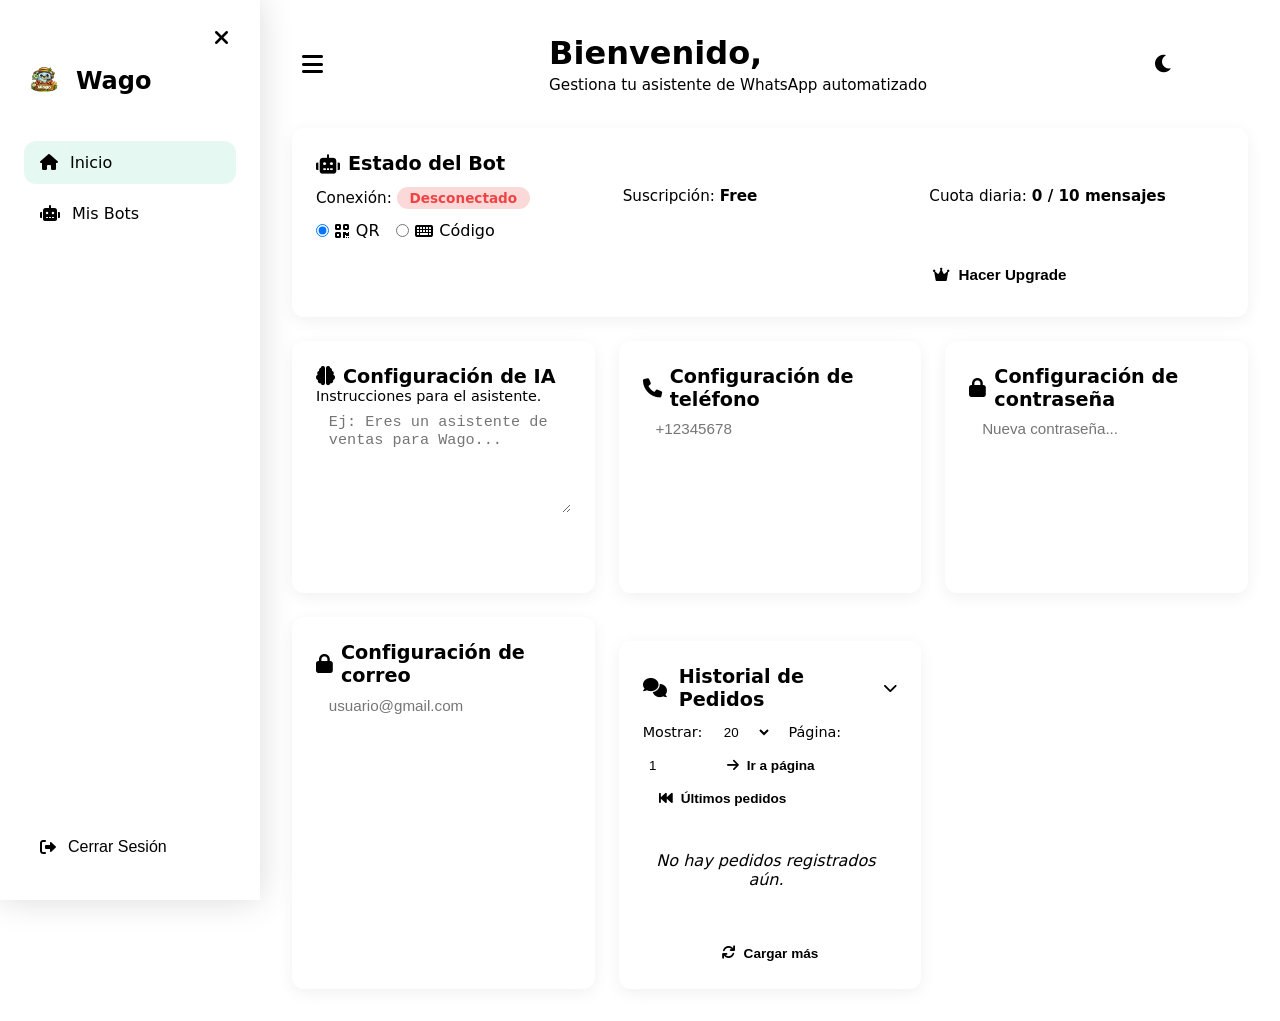
==== src/static/dashboard.html @ 397f7a77 "payment-update2.1-modal_pago2" ====
<!DOCTYPE html>
<html lang="es">

<head>
    <meta charset="UTF-8">
    <meta name="viewport" content="width=device-width, initial-scale=1.0">
    <title>Dashboard · Wago</title>
    <link rel="stylesheet" href="https://cdnjs.cloudflare.com/ajax/libs/font-awesome/6.0.0-beta3/css/all.min.css" />
    <link rel="stylesheet" href="/assets/css/styles.css?v=3" />
    <style>
        /* ===== BASE (todo el CSS existente se mantiene) ===== */
        *,
        *::before,
        *::after {
            box-sizing: border-box;
            margin: 0;
            padding: 0;
        }

        :root {
            --sidebar-width: 260px;
            --sidebar-collapsed: 0px;
            --header-height: 4rem;
            --radius-md: 0.75rem;
            --transition-speed: 0.3s;
        }

        body {
            background: radial-gradient(circle at top left, rgba(16, 185, 129, 0.05) 0%, var(--color-bg-base) 60%);
            min-height: 100vh;
            font-family: system-ui, -apple-system, 'Segoe UI', Roboto, sans-serif;
            display: flex;
            flex-direction: column;
        }

        .dashboard-container {
            display: flex;
            min-height: 100vh;
            position: relative;
        }

        .sidebar {
            position: fixed;
            top: 0;
            left: 0;
            bottom: 0;
            width: var(--sidebar-width);
            background: var(--color-bg-card);
            border-right: 1px solid var(--color-border);
            padding: 1.5rem;
            display: flex;
            flex-direction: column;
            z-index: 1000;
            transform: translateX(0);
            transition: transform var(--transition-speed) ease, box-shadow var(--transition-speed) ease;
            overflow-y: auto;
            box-shadow: 0 0 2rem rgba(0, 0, 0, 0.15);
        }

        .sidebar.collapsed {
            transform: translateX(calc(-1 * var(--sidebar-width) - 0.5rem));
            box-shadow: none;
        }

        .sidebar-brand {
            display: flex;
            align-items: center;
            gap: 0.75rem;
            margin-bottom: 2.5rem;
            flex-shrink: 0;
        }

        .sidebar-brand img {
            height: 2.5rem;
            width: 2.5rem;
            border-radius: 50%;
            object-fit: cover;
        }

        .sidebar-brand span {
            font-size: 1.5rem;
            font-weight: 700;
            color: var(--color-text-main);
        }

        .nav-item {
            display: flex;
            align-items: center;
            gap: 0.75rem;
            padding: 0.75rem 1rem;
            color: var(--color-text-muted);
            text-decoration: none;
            border-radius: var(--radius-md);
            margin-bottom: 0.5rem;
            transition: all 0.2s ease;
            background: transparent;
            border: none;
            width: 100%;
            text-align: left;
            cursor: pointer;
            font-size: 1rem;
        }

        .nav-item:hover,
        .nav-item.active {
            background: rgba(16, 185, 129, 0.1);
            color: var(--color-primary);
        }

        .sidebar-spacer {
            flex: 1;
        }

        .sidebar-overlay {
            position: fixed;
            inset: 0;
            z-index: 999;
            background: rgba(0, 0, 0, 0.4);
            opacity: 0;
            visibility: hidden;
            transition: opacity var(--transition-speed) ease, visibility var(--transition-speed) ease;
            pointer-events: none;
        }

        .sidebar-overlay.active {
            opacity: 1;
            visibility: visible;
            pointer-events: all;
        }

        .main-content {
            flex: 1;
            padding: 1.5rem 2rem;
            overflow-y: auto;
            min-width: 0;
            margin-left: var(--sidebar-width);
            transition: margin-left var(--transition-speed) ease;
            width: 100%;
        }

        .main-content.expanded {
            margin-left: 0;
        }

        .header {
            display: flex;
            justify-content: space-between;
            align-items: center;
            margin-bottom: 2rem;
            flex-wrap: wrap;
            gap: 1rem;
            min-height: var(--header-height);
            position: relative;
        }

        .header-left {
            display: flex;
            align-items: center;
            gap: 1rem;
        }

        .header-logo-small {
            display: none;
            align-items: center;
            gap: 0.5rem;
        }

        .header-logo-small img {
            height: 2.2rem;
            width: 2.2rem;
            border-radius: 50%;
            object-fit: cover;
        }

        .header-logo-small span {
            font-size: 1.25rem;
            font-weight: 700;
            color: var(--color-text-main);
        }

        .hamburger-btn {
            background: transparent;
            border: none;
            color: var(--color-text-main);
            font-size: 1.5rem;
            cursor: pointer;
            padding: 0.25rem 0.5rem;
            border-radius: var(--radius-md);
            transition: background 0.2s;
            display: flex;
            align-items: center;
            justify-content: center;
            width: 2.5rem;
            height: 2.5rem;
        }

        .hamburger-btn:hover {
            background: rgba(16, 185, 129, 0.1);
        }

        .header-title h1 {
            font-size: 2rem;
            margin: 0 0 0.25rem;
        }

        .header-title p {
            color: var(--color-text-muted);
            margin: 0;
            font-size: 0.95rem;
        }

        .user-profile {
            display: flex;
            align-items: center;
            gap: 0.75rem;
            flex-wrap: wrap;
        }

        .user-avatar {
            width: 2.5rem;
            height: 2.5rem;
            border-radius: 50%;
            background: var(--color-primary);
            color: #fff;
            display: flex;
            align-items: center;
            justify-content: center;
            font-weight: 700;
            font-size: 1.1rem;
            flex-shrink: 0;
        }

        .theme-toggle {
            background: transparent;
            border: none;
            color: var(--color-text-muted);
            font-size: 1.25rem;
            cursor: pointer;
            padding: 0.25rem 0.5rem;
            border-radius: var(--radius-md);
            transition: background 0.2s;
            display: flex;
            align-items: center;
            justify-content: center;
            width: 2.5rem;
            height: 2.5rem;
        }

        .theme-toggle:hover {
            background: rgba(16, 185, 129, 0.1);
        }

        .grid {
            display: grid;
            grid-template-columns: repeat(auto-fit, minmax(280px, 1fr));
            gap: 1.5rem;
            margin-top: 0.5rem;
        }

        .grid .status-card {
            grid-column: 1 / -1;
        }

        .glass-card {
            background: var(--color-bg-card);
            border-radius: var(--radius-md);
            padding: 1.5rem;
            border: 1px solid var(--color-border);
            box-shadow: 0 0.25rem 1rem rgba(0, 0, 0, 0.06);
            transition: box-shadow 0.2s;
        }

        .glass-card:hover {
            box-shadow: 0 0.5rem 1.5rem rgba(0, 0, 0, 0.08);
        }

        .glass-card h3 {
            margin-top: 0;
            font-size: 1.2rem;
            display: flex;
            align-items: center;
            gap: 0.5rem;
        }

        .glass-card .form-group {
            margin-bottom: 1rem;
        }

        .glass-card .form-control {
            width: 100%;
            padding: 0.6rem 0.8rem;
            border-radius: var(--radius-md);
            border: 1px solid var(--color-border);
            background: var(--color-bg-input);
            color: var(--color-text-main);
            font-size: 0.95rem;
            transition: border-color 0.2s;
            box-sizing: border-box;
        }

        .glass-card .form-control:focus {
            outline: none;
            border-color: var(--color-primary);
            box-shadow: 0 0 0 3px rgba(16, 185, 129, 0.15);
        }

        .glass-card .btn {
            width: 100%;
            padding: 0.6rem 1rem;
            border-radius: var(--radius-md);
            border: none;
            font-weight: 600;
            font-size: 0.95rem;
            cursor: pointer;
            transition: all 0.2s;
            display: inline-flex;
            align-items: center;
            justify-content: center;
            gap: 0.5rem;
        }

        .btn-primary {
            background: var(--color-primary);
            color: #fff;
        }

        .btn-primary:hover {
            filter: brightness(1.1);
            transform: translateY(-1px);
        }

        .btn-primary:active {
            transform: translateY(0);
        }

        .btn-secondary {
            background: transparent;
            border: 2px solid var(--color-primary);
            color: var(--color-primary);
        }

        .btn-secondary:hover {
            background: rgba(16, 185, 129, 0.08);
        }

        .btn:disabled {
            opacity: 0.6;
            cursor: not-allowed;
            transform: none !important;
        }

        .status-badge {
            display: inline-block;
            padding: 0.2rem 0.8rem;
            border-radius: 20px;
            font-size: 0.85rem;
            font-weight: 600;
        }

        .status-badge.active {
            background: rgba(16, 185, 129, 0.2);
            color: var(--color-primary);
        }

        .status-badge.inactive {
            background: rgba(239, 68, 68, 0.2);
            color: #ef4444;
        }

        .status-badge.pending {
            background: rgba(234, 179, 8, 0.2);
            color: #eab308;
        }

        .status-info {
            display: flex;
            flex-wrap: wrap;
            justify-content: space-between;
            gap: 0.75rem;
            margin: 0.75rem 0;
        }

        .status-info-item {
            flex: 1 1 120px;
            font-size: 0.95rem;
        }

        .bot-actions {
            display: flex;
            flex-wrap: wrap;
            gap: 0.75rem;
            margin-top: 1rem;
        }

        .bot-actions .btn {
            flex: 1 1 160px;
            min-width: 120px;
        }

        .qr-container {
            text-align: center;
            padding: 1.25rem;
            background: #fff;
            border-radius: var(--radius-md);
            display: none;
            margin-top: 1rem;
            border: 1px solid var(--color-border);
        }

        .qr-container img {
            max-width: 100%;
            max-height: 240px;
            border-radius: 8px;
            cursor: pointer;
            transition: transform 0.2s;
        }

        .qr-container img:hover {
            transform: scale(1.02);
        }

        .qr-link {
            display: block;
            margin-top: 0.75rem;
            font-size: 0.85rem;
            color: var(--color-primary);
            word-break: break-all;
            text-decoration: underline;
            cursor: pointer;
            padding: 0.4rem 0.8rem;
            border-radius: var(--radius-md);
            background: rgba(16, 185, 129, 0.06);
            transition: background 0.2s;
            border: 1px dashed var(--color-border);
        }

        .qr-link:hover {
            background: rgba(16, 185, 129, 0.12);
        }

        .qr-link i {
            margin-right: 0.4rem;
        }

        #loader {
            display: none;
            text-align: center;
            padding: 1.25rem;
            color: var(--color-text-muted);
        }

        #loader i {
            font-size: 2rem;
        }

        .toast-container {
            position: fixed;
            bottom: 1.5rem;
            right: 1.5rem;
            z-index: 9999;
            display: flex;
            flex-direction: column;
            gap: 0.5rem;
            max-width: 90vw;
            width: 360px;
        }

        .toast {
            padding: 0.75rem 1.25rem;
            border-radius: var(--radius-md);
            background: var(--color-bg-card);
            border-left: 4px solid var(--color-primary);
            box-shadow: 0 0.5rem 1.5rem rgba(0, 0, 0, 0.15);
            font-size: 0.9rem;
            animation: slideUp 0.3s ease;
            color: var(--color-text-main);
            display: flex;
            align-items: center;
            gap: 0.75rem;
            border: 1px solid var(--color-border);
        }

        .toast.success {
            border-left-color: var(--color-primary);
        }

        .toast.error {
            border-left-color: #ef4444;
        }

        .toast.warning {
            border-left-color: #eab308;
        }

        .toast.info {
            border-left-color: #3b82f6;
        }

        @keyframes slideUp {
            from {
                opacity: 0;
                transform: translateY(20px);
            }

            to {
                opacity: 1;
                transform: translateY(0);
            }
        }

        .sidebar::-webkit-scrollbar {
            width: 4px;
        }

        .sidebar::-webkit-scrollbar-track {
            background: transparent;
        }

        .sidebar::-webkit-scrollbar-thumb {
            background: var(--color-border);
            border-radius: 4px;
        }

        .sidebar.collapsed~.main-content .header-logo-small {
            display: flex;
        }

        .main-content {
            padding: clamp(0.75rem, 3vw, 2rem);
        }

        .header-title h1 {
            font-size: clamp(1.25rem, 4vw, 2rem);
        }

        .grid {
            gap: clamp(0.75rem, 2vw, 1.5rem);
        }

        .glass-card {
            padding: clamp(1rem, 2vw, 1.5rem);
        }

        .status-info-item {
            flex: 1 1 clamp(80px, 15vw, 140px);
        }

        .bot-actions .btn {
            flex: 1 1 clamp(100px, 20vw, 180px);
            min-width: clamp(80px, 15vw, 120px);
        }

        .btn .spinner {
            display: none;
            width: 1rem;
            height: 1rem;
            border: 2px solid rgba(255, 255, 255, 0.3);
            border-top-color: #fff;
            border-radius: 50%;
            animation: spin 0.7s linear infinite;
        }

        .btn.loading .spinner {
            display: inline-block;
        }

        .btn.loading .btn-text {
            opacity: 0.7;
        }

        @keyframes spin {
            to {
                transform: rotate(360deg);
            }
        }

        .password-strength {
            height: 4px;
            border-radius: 4px;
            margin-top: 0.4rem;
            background: var(--color-border);
            overflow: hidden;
            transition: width 0.3s;
        }

        .password-strength-bar {
            height: 100%;
            width: 0%;
            border-radius: 4px;
            transition: width 0.3s, background 0.3s;
        }

        .copy-feedback {
            font-size: 0.8rem;
            color: var(--color-text-muted);
            margin-left: 0.4rem;
            opacity: 0;
            transition: opacity 0.3s;
        }

        .copy-feedback.show {
            opacity: 1;
        }

        .sidebar-close-btn {
            display: none;
            align-self: flex-end;
            background: transparent;
            border: none;
            color: var(--color-text-muted);
            font-size: 1.3rem;
            cursor: pointer;
            padding: 0.25rem 0.5rem;
            border-radius: var(--radius-md);
            transition: background 0.2s;
            margin-bottom: 0.5rem;
        }

        .sidebar-close-btn:hover {
            background: rgba(239, 68, 68, 0.1);
            color: #ef4444;
        }

        .sidebar-close-btn {
            display: flex;
        }

        .tbl-container {
            width: 99vw;
            display: flex;
            flex-direction: column;
            justify-content: center;
            align-items: center;
        }

        table {
            width: 100%;
            border-collapse: collapse;
            margin-top: 20px;
            background-color: var(--color-table);
        }

        th,
        td {
            padding: 12px 15px;
            text-align: left;
            border-bottom: 1px solid var(--color-secondary);
        }

        th {
            background-color: var(--color-primary);
            color: var(--color-light);
        }

        tr:hover {
            background-color: rgba(192, 160, 128, 0.1);
        }

        .chat-container {
            display: flex;
            flex-direction: column;
            gap: 0.75rem;
            padding: 0.5rem 0;
        }

        .chat-message {
            display: flex;
            flex-direction: column;
            align-items: flex-start;
            max-width: 85%;
            padding: 0.6rem 1rem;
            border-radius: 1rem;
            background: var(--color-bg-input);
            border: 1px solid var(--color-border);
            color: var(--color-text-main);
            position: relative;
            word-break: break-word;
        }

        .chat-message .msg-header {
            display: flex;
            justify-content: space-between;
            width: 100%;
            font-size: 0.75rem;
            color: var(--color-text-muted);
            margin-bottom: 0.2rem;
            gap: 0.5rem;
        }

        .chat-message .msg-header .client-name {
            font-weight: 600;
            color: var(--color-primary);
        }

        .chat-message .msg-body {
            font-size: 0.9rem;
            white-space: pre-wrap;
        }

        .chat-message .msg-time {
            font-size: 0.65rem;
            align-self: flex-end;
            margin-top: 0.2rem;
            color: var(--color-text-muted);
            opacity: 0.7;
        }

        .chat-empty {
            text-align: center;
            color: var(--color-text-muted);
            padding: 2rem 0;
            font-style: italic;
        }

        #pedidosContainer.collapsed {
            display: none;
        }

        /* ===== NUEVO: Estilos para Pairing Code ===== */
        .pairing-container {
            margin-top: 1rem;
            padding: 1rem;
            border: 1px solid var(--color-border);
            border-radius: var(--radius-md);
            background: var(--color-bg-input);
        }

        .pairing-code-display {
            font-size: 2rem;
            font-weight: 700;
            letter-spacing: 0.2rem;
            color: var(--color-primary);
            text-align: center;
            padding: 1rem;
            background: var(--color-bg-card);
            border-radius: var(--radius-md);
            border: 2px dashed var(--color-primary);
            margin: 0.5rem 0;
            font-family: monospace;
        }

        .pairing-timer {
            text-align: center;
            font-size: 0.9rem;
            color: var(--color-text-muted);
        }

        .pairing-timer .timer-value {
            font-weight: 700;
            color: var(--color-primary);
        }

        .pairing-actions {
            display: flex;
            gap: 0.75rem;
            flex-wrap: wrap;
            margin-top: 0.75rem;
        }

        .pairing-actions .btn {
            flex: 1;
            min-width: 120px;
        }

        .method-selector {
            display: flex;
            gap: 1rem;
            margin-bottom: 0.75rem;
            flex-wrap: wrap;
        }

        .method-selector label {
            display: flex;
            align-items: center;
            gap: 0.4rem;
            cursor: pointer;
            font-weight: 500;
        }
        .modal {
    position: fixed;
    z-index: 10000;
    left: 0;
    top: 0;
    width: 100%;
    height: 100%;
    background-color: rgba(0,0,0,0.7);
    display: flex;
    align-items: center;
    justify-content: center;
}
.modal-content {
    background: var(--color-bg-card);
    padding: 2rem;
    border-radius: var(--radius-md);
    max-width: 500px;
    width: 90%;
    box-shadow: 0 0.5rem 2rem rgba(0,0,0,0.3);
    position: relative;
}
.modal .close {
    position: absolute;
    top: 1rem;
    right: 1.5rem;
    font-size: 1.8rem;
    cursor: pointer;
    color: var(--color-text-muted);
}
    </style>
</head>

<body>

    <!-- ===== OVERLAY ===== -->
    <div class="sidebar-overlay" id="sidebarOverlay"></div>

    <!-- ===== TOAST CONTAINER ===== -->
    <div class="toast-container" id="toastContainer"></div>

    <!-- ===== DASHBOARD ===== -->
    <div class="dashboard-container">

        <!-- ===== SIDEBAR (igual) ===== -->
        <aside class="sidebar" id="sidebar">
            <button class="sidebar-close-btn" id="sidebarCloseBtn" aria-label="Cerrar menú">
                <i class="fas fa-times"></i>
            </button>
            <div class="sidebar-brand">
                <img src="assets/Copilot_20260709_045019.png" alt="Wago" />
                <span>Wago</span>
            </div>
            <a href="#" class="nav-item active"><i class="fas fa-home"></i> Inicio</a>
            <a href="#" class="nav-item"><i class="fas fa-robot"></i> Mis Bots</a>
            <a href="/admin" class="nav-item" id="adminLink" style="display: none;"><i class="fas fa-shield-alt"></i>
                Admin Panel</a>
            <div class="sidebar-spacer"></div>
            <button id="logoutBtn" class="nav-item">
                <i class="fas fa-sign-out-alt"></i> Cerrar Sesión
            </button>
        </aside>

        <!-- ===== MAIN CONTENT ===== -->
        <main class="main-content" id="mainContent">

            <!-- ===== HEADER (igual) ===== -->
            <header class="header">
                <div class="header-left">
                    <button class="hamburger-btn" id="hamburgerBtn" aria-label="Abrir menú">
                        <i class="fas fa-bars"></i>
                    </button>
                    <div class="header-logo-small" id="headerLogoSmall">
                        <img src="assets/Copilot_20260709_045019.png" alt="Wago" />
                        <span>Wago</span>
                    </div>
                </div>
                <div class="header-title">
                    <h1>Bienvenido, <span id="displayUser"></span></h1>
                    <p>Gestiona tu asistente de WhatsApp automatizado</p>
                </div>
                <div class="user-profile">
                    <button class="theme-toggle" id="themeToggle" aria-label="Cambiar tema">
                        <i class="fas fa-moon"></i>
                    </button>
                    <div class="user-avatar" id="avatarInitial">U</div>
                    <div>
                        <div style="font-weight:600;" id="profileEmail"></div>
                        <div style="font-size:0.85rem; color:var(--color-text-muted);" id="profileRole"></div>
                    </div>
                </div>
            </header>

            <!-- ===== GRID ===== -->
            <div class="grid">

                <!-- ===== STATUS CARD (MODIFICADO) ===== -->
                <div class="glass-card premium-card-body status-card">
                    <h3><i class="fas fa-robot"></i> Estado del Bot</h3>
                    <div class="status-info">
                        <div class="status-info-item">
                            Conexión: <span id="connStatus" class="status-badge inactive">Desconectado</span>
                        </div>
                        <div class="status-info-item">
                            Suscripción: <span id="payStatus"
                                style="text-transform: capitalize; font-weight:600;">Free</span>
                        </div>
                        <div class="status-info-item">
                            Cuota diaria: <span id="usageStats" style="font-weight:600;">0 / 10 mensajes</span>
                        </div>
                    </div>

                    <!-- ===== NUEVO: Selector de método ===== -->
                    <div class="method-selector">
                        <label>
                            <input type="radio" name="pairMethod" value="qr" checked>
                            <i class="fas fa-qrcode"></i> QR
                        </label>
                        <label>
                            <input type="radio" name="pairMethod" value="code">
                            <i class="fas fa-keyboard"></i> Código
                        </label>
                    </div>

                    <!-- ===== NUEVO: Campo de teléfono para Pairing Code ===== -->
                    <div id="pairingPhoneGroup" style="display:none; margin-bottom:0.75rem;">
                        <div class="form-group" style="margin-bottom:0.3rem;">
                            <input id="pairingPhoneInput" class="form-control" type="tel"
                                placeholder="Número de teléfono (ej: 5352719044)" />
                            <small style="color:var(--color-text-muted); font-size:0.8rem;">Solo dígitos, sin prefijo
                                +</small>
                        </div>
                    </div>

                    <!-- ===== Botones de acción ===== -->
                    <div class="bot-actions">
                        <div id="botControls" style="flex:1;">
                            <button id="startBotBtn" class="btn btn-primary" style="width:100%;">
                                <i class="fas fa-qrcode"></i>
                                <span class="btn-text">Conectar WhatsApp</span>
                                <span class="spinner"></span>
                            </button>
                        </div>
                        <!-- ===== NUEVO: Botón para Pairing Code ===== -->
                        <div id="pairingControls" style="flex:1; display:none;">
                            <button id="pairingBtn" class="btn btn-secondary" style="width:100%;">
                                <i class="fas fa-key"></i>
                                <span class="btn-text">Vincular con código</span>
                                <span class="spinner"></span>
                            </button>
                        </div>
                        <div id="upgradeBtnContainer" style="flex:1;">
                            <button id="upgradeBtn" class="btn btn-secondary"
                                style="width:100%; border-color: var(--color-primary); color: var(--color-primary);">
                                <i class="fas fa-crown"></i>
                                <span class="btn-text">Hacer Upgrade</span>
                            </button>
                            <div id="paymentModal" class="modal" style="display:none;">
    <div class="modal-content">
        <span class="close" onclick="document.getElementById('paymentModal').style.display='none'">&times;</span>
        <h3>Paga con USDT</h3>
        <p><strong>Dirección:</strong> <span id="paymentAddress"></span></p>
        <img id="paymentQR" src="" alt="QR de pago" style="max-width:200px;" />
        <p id="paymentInstructions"></p>
        <a id="paymentUrl" href="#" target="_blank" style="display:none;">Abrir en PayzCore</a>
        <button onclick="checkPaymentStatus()">Ya pagué, verificar</button>
    </div>
</div>
                        </div>
                    </div>

                    <!-- ===== QR (existente) ===== -->
                    <div id="loader"><i class="fas fa-spinner fa-spin fa-2x"></i><br><small>Generando QR...</small>
                    </div>
                    <div id="qrBox" class="qr-container">
                        <img id="qrImage" src="" alt="WhatsApp QR Code" title="Haz clic para abrir el QR" />
                        <p style="color:#333; margin-top:0.5rem; font-size:0.9rem;">
                            Escanea en WhatsApp > Dispositivos Vinculados
                        </p>
                        <a id="qrLink" class="qr-link" href="#" target="_blank" rel="noopener noreferrer">
                            <i class="fas fa-external-link-alt"></i> Abrir código QR
                        </a>
                        <button id="copyQrBtn" class="btn btn-secondary"
                            style="margin-top:0.5rem; padding:0.3rem 0.8rem; font-size:0.8rem; width:auto; border-width:1px;">
                            <i class="fas fa-copy"></i> Copiar datos QR
                        </button>
                        <span class="copy-feedback" id="copyFeedback">✓ Copiado</span>
                    </div>

                    <!-- ===== NUEVO: Contenedor para Pairing Code ===== -->
                    <div id="pairingContainer" class="pairing-container" style="display:none;">
                        <div id="pairingStatus" style="text-align:center; color:var(--color-text-muted);">
                            <i class="fas fa-spinner fa-spin"></i> Solicitando código...
                        </div>
                        <div id="pairingCodeDisplay" class="pairing-code-display" style="display:none;">---- ----</div>
                        <div id="pairingTimer" class="pairing-timer" style="display:none;">
                            <i class="fas fa-hourglass-half"></i> El código expira en: <span class="timer-value"
                                id="pairingTimerValue">60</span> segundos
                        </div>
                        <div id="pairingSuccess" style="display:none; text-align:center; color:var(--color-primary);">
                            <i class="fas fa-check-circle fa-2x"></i>
                            <p>¡Vinculación exitosa! El bot está conectado.</p>
                        </div>
                        <div id="pairingError" style="display:none; text-align:center; color:#ef4444;">
                            <i class="fas fa-exclamation-circle fa-2x"></i>
                            <p id="pairingErrorMsg">Error al vincular.</p>
                        </div>
                        <div class="pairing-actions">
                            <button id="pairingCancelBtn" class="btn btn-secondary"
                                style="border-color:#ef4444; color:#ef4444; display:none;">
                                <i class="fas fa-times"></i> Cancelar
                            </button>
                            <button id="pairingRetryBtn" class="btn btn-primary" style="display:none;">
                                <i class="fas fa-redo"></i> Reintentar
                            </button>
                        </div>
                    </div>
                </div>

                <!-- ===== RESTO DE TARJETAS (sin cambios) ===== -->
                <div class="glass-card premium-card-body">
                    <h3><i class="fas fa-brain"></i> Configuración de IA</h3>
                    <p style="color:var(--color-text-muted); font-size:0.9rem;">Instrucciones para el asistente.</p>
                    <form id="promptForm">
                        <div class="form-group">
                            <textarea id="promptText" class="form-control" rows="5" style="resize:vertical;"
                                placeholder="Ej: Eres un asistente de ventas para Wago..."></textarea>
                        </div>
                        <button type="submit" class="btn btn-primary" id="promptSubmitBtn">
                            <span class="btn-text">Guardar Cambios</span>
                            <span class="spinner"></span>
                        </button>
                    </form>
                </div>

                <div class="glass-card premium-card-body">
                    <h3><i class="fas fa-phone"></i> Configuración de teléfono</h3>
                    <form id="phoneForm">
                        <div class="form-group">
                            <input id="phoneText" class="form-control" type="tel" placeholder="+12345678" />
                        </div>
                        <button type="submit" class="btn btn-primary" id="phoneSubmitBtn">
                            <span class="btn-text">Guardar Cambios</span>
                            <span class="spinner"></span>
                        </button>
                    </form>
                </div>

                <div class="glass-card premium-card-body">
                    <h3><i class="fas fa-lock"></i> Configuración de contraseña</h3>
                    <form id="passwordForm">
                        <div class="form-group">
                            <input id="passwordText" class="form-control" type="text"
                                placeholder="Nueva contraseña..." />
                            <div class="password-strength">
                                <div class="password-strength-bar" id="passwordStrengthBar"></div>
                            </div>
                        </div>
                        <button type="submit" class="btn btn-primary" id="passwordSubmitBtn">
                            <span class="btn-text">Guardar Cambios</span>
                            <span class="spinner"></span>
                        </button>
                    </form>
                </div>

                <div class="glass-card premium-card-body">
                    <h3><i class="fas fa-lock"></i> Configuración de correo</h3>
                    <form id="emailForm">
                        <div class="form-group">
                            <input id="emailText" class="form-control" type="text" placeholder="usuario@gmail.com" />
                            <div class="email-strength">
                                <div class="email-strength-bar" id="emailStrengthBar"></div>
                            </div>
                        </div>
                        <button type="submit" class="btn btn-primary" id="emailSubmitBtn">
                            <span class="btn-text">Guardar Cambios</span>
                            <span class="spinner"></span>
                        </button>
                    </form>
                </div>

                <!-- ===== PEDIDOS (sin cambios) ===== -->
                <div class="glass-card premium-card-body" style="margin-top:1.5rem;">
                    <h3 style="display:flex; align-items:center; gap:0.75rem; cursor:pointer;" id="pedidosToggle">
                        <i class="fas fa-comments"></i> Historial de Pedidos
                        <span style="margin-left:auto; font-size:0.9rem; color:var(--color-text-muted);">
                            <i class="fas fa-chevron-down" id="pedidosIcon"></i>
                        </span>
                    </h3>
                    <div id="pedidosControls"
                        style="display:flex; flex-wrap:wrap; gap:0.5rem; margin-top:0.5rem; align-items:center;">
                        <label style="font-size:0.9rem; color:var(--color-text-muted);">Mostrar:</label>
                        <select id="pedidosLimit"
                            style="padding:0.3rem 0.6rem; border-radius:0.4rem; border:1px solid var(--color-border); background:var(--color-bg-input); color:var(--color-text-main);">
                            <option value="10">10</option>
                            <option value="20" selected>20</option>
                            <option value="50">50</option>
                            <option value="100">100</option>
                        </select>
                        <label
                            style="font-size:0.9rem; color:var(--color-text-muted); margin-left:0.5rem;">Página:</label>
                        <input type="number" id="pedidosPage" value="1" min="1"
                            style="width:60px; padding:0.3rem 0.4rem; border-radius:0.4rem; border:1px solid var(--color-border); background:var(--color-bg-input); color:var(--color-text-main);" />
                        <button id="goToPageBtn" class="btn btn-secondary"
                            style="width:auto; padding:0.3rem 1rem; font-size:0.85rem; border-width:1px;">
                            <i class="fas fa-arrow-right"></i> Ir a página
                        </button>
                        <button id="firstPageBtn" class="btn btn-secondary"
                            style="width:auto; padding:0.3rem 1rem; font-size:0.85rem; border-width:1px;">
                            <i class="fas fa-fast-backward"></i> Últimos pedidos
                        </button>
                    </div>
                    <div id="pedidosContainer" style="display:block; transition: all 0.3s ease;">
                        <div id="pedidosList" class="chat-container"
                            style="max-height:400px; overflow-y:auto; padding-right:0.5rem;">
                            <div class="chat-empty">No hay pedidos registrados aún.</div>
                        </div>
                        <div style="text-align:center; margin-top:0.75rem;">
                            <button id="loadMorePedidos" class="btn btn-secondary"
                                style="width:auto; padding:0.3rem 1.5rem; font-size:0.85rem; border-width:1px;">
                                <i class="fas fa-sync"></i> Cargar más
                            </button>
                        </div>
                    </div>
                </div>

                <!-- ===== NUEVO: BLOQUE DE ESTADO DE IA (SOLO ADMIN) ===== -->
                <div id="aiHealthContainer" style="display:none;" class="glass-card premium-card-body">
                    <h3><i class="fas fa-brain"></i> Estado del Servidor IA</h3>
                    <div style="display:flex; flex-wrap:wrap; gap:1.5rem; margin-top:0.75rem;">
                        <div style="flex:1; min-width:150px;">
                            <span style="color:var(--color-text-muted); font-size:0.9rem;">Estado</span><br>
                            <span id="aiHealthStatus" class="status-badge inactive">Cargando...</span>
                        </div>
                        <div style="flex:1; min-width:150px;">
                            <span style="color:var(--color-text-muted); font-size:0.9rem;">PID</span><br>
                            <span id="aiHealthPid" style="font-weight:600;">-</span>
                        </div>
                        <div style="flex:1; min-width:150px;">
                            <span style="color:var(--color-text-muted); font-size:0.9rem;">Reinicios</span><br>
                            <span id="aiHealthRestarts" style="font-weight:600;">0</span>
                        </div>
                        <div style="flex:1; min-width:150px;">
                            <span style="color:var(--color-text-muted); font-size:0.9rem;">Última
                                verificación</span><br>
                            <span id="aiHealthLastCheck" style="font-weight:600;">-</span>
                        </div>
                        <div style="flex:1; min-width:150px;">
                            <span style="color:var(--color-text-muted); font-size:0.9rem;">Tiempo activo</span><br>
                            <span id="aiHealthUptime" style="font-weight:600;">-</span>
                        </div>
                    </div>
                    <div style="margin-top:0.75rem; font-size:0.85rem; color:var(--color-text-muted);">
                        <span>Modelo: </span><code id="aiHealthModel"
                            style="background:var(--color-bg-input); padding:0.1rem 0.4rem; border-radius:4px;">-</code>
                        &nbsp;|&nbsp; <span>Binario: </span><code id="aiHealthBin"
                            style="background:var(--color-bg-input); padding:0.1rem 0.4rem; border-radius:4px;">-</code>
                        &nbsp;|&nbsp; <span>Último error: </span><span id="aiHealthLastError"
                            style="color:#ef4444;">-</span>
                    </div>
                </div>

            </div><!-- /grid -->
        </main>
    </div><!-- /dashboard-container -->

    <script src="/assets/js/main.js?v=2"></script>
    <script>
        // ============================================================
        //  TOAST, CSRF, SIDEBAR, THEME, LOGOUT (igual que antes)
        // ============================================================
        function getCsrfToken() {
            const match = document.cookie.match(new RegExp('(^| )csrf_token=([^;]+)'));
            return match ? match[2] : '';
        }

        // ============================================================
        //  SIDEBAR TOGGLE (igual)
        // ============================================================
        const sidebar = document.getElementById('sidebar');
        const overlay = document.getElementById('sidebarOverlay');
        const hamburgerBtn = document.getElementById('hamburgerBtn');
        const sidebarCloseBtn = document.getElementById('sidebarCloseBtn');
        const mainContent = document.getElementById('mainContent');
        const headerLogoSmall = document.getElementById('headerLogoSmall');

        let sidebarOpen = true;
        let isMobile = false;
        let userToggled = false;

        function detectMobile() { return window.innerWidth < 700; }

        function applySidebarState(open) {
            if (open) {
                sidebar.classList.remove('collapsed');
                mainContent.classList.remove('expanded');
                headerLogoSmall.style.display = 'none';
                if (isMobile) {
                    overlay.classList.add('active');
                    sidebarCloseBtn.style.display = 'flex';
                } else {
                    overlay.classList.remove('active');
                    sidebarCloseBtn.style.display = 'none';
                }
            } else {
                sidebar.classList.add('collapsed');
                mainContent.classList.add('expanded');
                headerLogoSmall.style.display = 'flex';
                overlay.classList.remove('active');
                if (isMobile) {
                    sidebarCloseBtn.style.display = 'flex';
                } else {
                    sidebarCloseBtn.style.display = 'none';
                }
            }
            sidebarOpen = open;
        }

        function toggleSidebar() { userToggled = true; applySidebarState(!sidebarOpen); }

        function closeSidebar() { if (sidebarOpen) { userToggled = true; applySidebarState(false); } }

        function openSidebar() { if (!sidebarOpen) { userToggled = true; applySidebarState(true); } }

        function initSidebar() {
            isMobile = detectMobile();
            const initialOpen = !isMobile;
            applySidebarState(initialOpen);
            userToggled = false;
        }

        let resizeTimeout;

        function handleResize() {
            clearTimeout(resizeTimeout);
            resizeTimeout = setTimeout(() => {
                const newMobile = detectMobile();
                if (newMobile !== isMobile) {
                    isMobile = newMobile;
                    if (!userToggled) {
                        applySidebarState(!isMobile);
                    } else {
                        if (sidebarOpen) {
                            if (isMobile) {
                                overlay.classList.add('active');
                                sidebarCloseBtn.style.display = 'flex';
                            } else {
                                overlay.classList.remove('active');
                                sidebarCloseBtn.style.display = 'none';
                            }
                        } else {
                            headerLogoSmall.style.display = 'flex';
                            overlay.classList.remove('active');
                            if (isMobile) { sidebarCloseBtn.style.display = 'flex'; } else {
                                sidebarCloseBtn.style.display =
                                    'none';
                            }
                        }
                    }
                }
            }, 200);
        }

        hamburgerBtn.addEventListener('click', (e) => {
            e.stopPropagation();
            toggleSidebar();
        });
        sidebarCloseBtn.addEventListener('click', closeSidebar);
        overlay.addEventListener('click', closeSidebar);
        document.addEventListener('keydown', (e) => { if (e.key === 'Escape' && isMobile && sidebarOpen) closeSidebar(); });
        window.addEventListener('load', initSidebar);
        window.addEventListener('resize', handleResize);

        // ============================================================
        //  THEME TOGGLE (igual)
        // ============================================================
        const themeToggleBtn = document.getElementById('themeToggle');
        if (themeToggleBtn) {
            const icon = themeToggleBtn.querySelector('i');
            const currentTheme = localStorage.getItem('theme') || 'dark';
            if (currentTheme === 'light') {
                document.documentElement.classList.add('light-theme');
                icon.classList.replace('fa-moon', 'fa-sun');
            }
            themeToggleBtn.addEventListener('click', () => {
                document.documentElement.classList.toggle('light-theme');
                if (document.documentElement.classList.contains('light-theme')) {
                    localStorage.setItem('theme', 'light');
                    icon.classList.replace('fa-moon', 'fa-sun');
                } else {
                    localStorage.setItem('theme', 'dark');
                    icon.classList.replace('fa-sun', 'fa-moon');
                }
            });
        }

        // ============================================================
        //  LOGOUT (igual)
        // ============================================================
        document.getElementById('logoutBtn').addEventListener('click', async () => {
            try {
                await fetch('/logout', { method: 'POST', headers: { 'X-CSRF-Token': getCsrfToken() } });
                window.location.href = '/sing';
            } catch (e) { window.location.href = '/sing'; }
        });

        // ============================================================
        //  INICIALIZAR UI (igual)
        // ============================================================
        document.addEventListener('DOMContentLoaded', () => {
            if (typeof window.userDisplay !== 'undefined') {
                document.getElementById('displayUser').textContent = window.userDisplay;
                document.getElementById('avatarInitial').textContent = window.userDisplay.charAt(0).toUpperCase();
                document.getElementById('profileEmail').textContent = window.userEmail;
                document.getElementById('profileRole').textContent = window.userRole;
                document.getElementById('payStatus').textContent = (window.tier === 'pro' || window.tier === 'enterprise') ?
                    window.tier.toUpperCase() : 'FREE';
                let limitText = window.msgLimit === -1 ? '∞' : window.msgLimit;
                document.getElementById('usageStats').textContent = `${window.usage} / ${limitText} mensajes`;
                if (window.tier !== 'free') {
                    document.getElementById('upgradeBtnContainer').style.display = 'none';
                }
                // Mostrar enlace de admin
                if (window.userRole === 'admin') {
                    document.getElementById('adminLink').style.display = 'flex';
                }
                // Mostrar bloque de estado de IA solo si es admin
                if (window.userRole === 'admin') {
                    document.getElementById('aiHealthContainer').style.display = 'block';
                    fetchAIHealth(); // Iniciar la carga de métricas
                    setInterval(fetchAIHealth, 10000);
                }
                // Cargar número de teléfono en el campo de Pairing Code
                if (window.userPhone) {
                    document.getElementById('pairingPhoneInput').value = window.userPhone.replace('+', '');
                }
            }
            checkBotStatus();

            if (window.botID) {
                fetch(`/bot/${window.botID}/prompt`, { headers: { 'X-CSRF-Token': getCsrfToken() } })
                    .then(res => res.json())
                    .then(data => { if (data.prompt) document.getElementById('promptText').value = data.prompt; })
                    .catch(() => { });
            }
            if (window.userID) {
                fetch(`/user/phone`, { headers: { 'X-CSRF-Token': getCsrfToken() } })
                    .then(res => res.json())
                    .then(data => { if (data.phone) document.getElementById('phoneText').value = data.phone; })
                    .catch(() => { });
            }
        });

        // ============================================================
        //  BOT STATUS (igual)
        // ============================================================
        let pollingInterval = null;

        async function checkBotStatus() {
            if (!window.botID) return;
            try {
                const res = await fetch(`/bot/${window.botID}/status`, { headers: { 'X-CSRF-Token': getCsrfToken() } });
                const data = await res.json();
                updateStatusBadge(data.status === 'active');
            } catch (e) { console.error(e); }
        }

        function updateStatusBadge(isActive) {
            const badge = document.getElementById('connStatus');
            const btn = document.getElementById('startBotBtn');
            const qrBox = document.getElementById('qrBox');
            if (isActive) {
                badge.textContent = 'Conectado';
                badge.className = 'status-badge active';
                btn.style.display = 'block';
                btn.innerHTML = `<i class="fas fa-check-circle"></i> <span class="btn-text">Conectado</span>`;
                btn.disabled = true;
                qrBox.style.display = 'none';
                document.getElementById('pairingContainer').style.display = 'none';
                if (pollingInterval) {
                    clearInterval(pollingInterval);
                    pollingInterval = null;
                }
            } else {
                badge.textContent = 'Desconectado';
                badge.className = 'status-badge inactive';
                btn.style.display = 'block';
                btn.innerHTML = `<i class="fas fa-qrcode"></i> <span class="btn-text">Conectar WhatsApp</span><span class="spinner"></span>`;
                btn.disabled = false;
                // Si está desconectado, ocultar el contenedor de pairing
                document.getElementById('pairingContainer').style.display = 'none';
            }
        }

        // ============================================================
        //  MÉTODO DE VINCULACIÓN (QR vs CÓDIGO)
        // ============================================================
        const methodRadios = document.querySelectorAll('input[name="pairMethod"]');
        const pairingPhoneGroup = document.getElementById('pairingPhoneGroup');
        const pairingControls = document.getElementById('pairingControls');
        const startBotBtn = document.getElementById('startBotBtn');

        methodRadios.forEach(radio => {
            radio.addEventListener('change', function () {
                if (this.value === 'qr') {
                    pairingPhoneGroup.style.display = 'none';
                    pairingControls.style.display = 'none';
                    startBotBtn.style.display = 'block';
                    document.getElementById('pairingContainer').style.display = 'none';
                } else {
                    pairingPhoneGroup.style.display = 'block';
                    pairingControls.style.display = 'block';
                    startBotBtn.style.display = 'none';
                    document.getElementById('pairingContainer').style.display = 'none';
                }
            });
        });

        // ============================================================
        //  CONNECT BOT (QR) - igual que antes
        // ============================================================
        document.getElementById('startBotBtn').addEventListener('click', async function () {
            const btn = this;
            const loader = document.getElementById('loader');
            const qrBox = document.getElementById('qrBox');
            const qrImg = document.getElementById('qrImage');
            const qrLink = document.getElementById('qrLink');
            const copyBtn = document.getElementById('copyQrBtn');
            const copyFeedback = document.getElementById('copyFeedback');

            btn.disabled = true;
            btn.classList.add('loading');
            loader.style.display = 'block';
            qrBox.style.display = 'none';
            copyFeedback.classList.remove('show');

            try {
                const res = await fetch('/start-bot', {
                    method: 'POST',
                    headers: { 'X-CSRF-Token': getCsrfToken() }
                });
                const data = await res.json();
                loader.style.display = 'none';
                btn.classList.remove('loading');
                btn.disabled = false;

                if (data.status === 'qr') {
                    const base64Qr = data.qr;
                    qrImg.src = 'data:image/png;base64,' + base64Qr;
                    const dataUri = 'data:image/png;base64,' + base64Qr;
                    qrLink.href = dataUri;
                    qrLink.setAttribute('download', 'wago-qr.png');
                    qrLink.innerHTML = `<i class="fas fa-external-link-alt"></i> Abrir / Descargar QR`;
                    qrBox.style.display = 'block';

                    copyBtn.onclick = function () {
                        navigator.clipboard.writeText(base64Qr).then(() => {
                            copyFeedback.classList.add('show');
                            setTimeout(() => copyFeedback.classList.remove('show'), 2000);
                        }).catch(() => {
                            const textarea = document.createElement('textarea');
                            textarea.value = base64Qr;
                            document.body.appendChild(textarea);
                            textarea.select();
                            document.execCommand('copy');
                            textarea.remove();
                            copyFeedback.classList.add('show');
                            setTimeout(() => copyFeedback.classList.remove('show'), 2000);
                        });
                    };

                    qrImg.onclick = function () { window.open(dataUri, '_blank'); };

                    if (!pollingInterval) {
                        pollingInterval = setInterval(async () => {
                            try {
                                const st = await fetch(`/bot/${window.botID}/status`, { headers: { 'X-CSRF-Token': getCsrfToken() } });
                                const std = await st.json();
                                if (std.status === 'active') {
                                    updateStatusBadge(true);
                                    Toast.show("¡WhatsApp Vinculado Exitosamente!", "success");
                                    clearInterval(pollingInterval);
                                    pollingInterval = null;
                                    qrBox.style.display = 'none';
                                }
                            } catch (err) { /* ignorar */ }
                        }, 4000);
                    }
                } else if (data.status === 'session_exists') {
                    updateStatusBadge(true);
                    Toast.show("Bot ya estaba conectado", "success");
                } else if (data.status === 'timeout') {
                    Toast.show("El código QR ha expirado. Intenta de nuevo.", "warning");
                    updateStatusBadge(false);
                } else if (data.status === 'pending_payment') {
                    Toast.show("Pago pendiente. Espera confirmación del administrador.", "info");
                    updateStatusBadge(false);
                } else {
                    Toast.show(data.message || "Error al conectar", "error");
                    updateStatusBadge(false);
                }
            } catch (err) {
                loader.style.display = 'none';
                btn.classList.remove('loading');
                btn.disabled = false;
                Toast.show("Error de red", "error");
                updateStatusBadge(false);
            }
        });

        // ============================================================
        //  PAIRING CODE (NUEVO)
        // ============================================================
        const pairingBtn = document.getElementById('pairingBtn');
        const pairingContainer = document.getElementById('pairingContainer');
        const pairingStatus = document.getElementById('pairingStatus');
        const pairingCodeDisplay = document.getElementById('pairingCodeDisplay');
        const pairingTimer = document.getElementById('pairingTimer');
        const pairingTimerValue = document.getElementById('pairingTimerValue');
        const pairingSuccess = document.getElementById('pairingSuccess');
        const pairingError = document.getElementById('pairingError');
        const pairingErrorMsg = document.getElementById('pairingErrorMsg');
        const pairingCancelBtn = document.getElementById('pairingCancelBtn');
        const pairingRetryBtn = document.getElementById('pairingRetryBtn');
        const pairingPhoneInput = document.getElementById('pairingPhoneInput');

        let pairingTimerInterval = null;

        function resetPairingUI() {
            pairingContainer.style.display = 'none';
            pairingStatus.style.display = 'block';
            pairingCodeDisplay.style.display = 'none';
            pairingTimer.style.display = 'none';
            pairingSuccess.style.display = 'none';
            pairingError.style.display = 'none';
            pairingCancelBtn.style.display = 'none';
            pairingRetryBtn.style.display = 'none';
            if (pairingTimerInterval) {
                clearInterval(pairingTimerInterval);
                pairingTimerInterval = null;
            }
            pairingBtn.disabled = false;
            pairingBtn.classList.remove('loading');
            pairingBtn.querySelector('.btn-text').textContent = 'Vincular con código';
        }

        pairingBtn.addEventListener('click', async function () {
            const phone = pairingPhoneInput.value.trim();
            if (!phone || !/^[0-9]{7,15}$/.test(phone)) {
                Toast.show("Ingresa un número de teléfono válido (solo dígitos).", "warning");
                return;
            }

            // Resetear UI
            resetPairingUI();
            pairingContainer.style.display = 'block';
            pairingStatus.textContent = 'Solicitando código de vinculación...';
            pairingStatus.style.display = 'block';
            pairingCodeDisplay.style.display = 'none';
            pairingTimer.style.display = 'none';
            pairingSuccess.style.display = 'none';
            pairingError.style.display = 'none';
            pairingCancelBtn.style.display = 'none';
            pairingRetryBtn.style.display = 'none';

            this.disabled = true;
            this.classList.add('loading');

            try {
                const res = await fetch('/bot/pair-code', {
                    method: 'POST',
                    headers: {
                        'Content-Type': 'application/json',
                        'X-CSRF-Token': getCsrfToken()
                    },
                    body: JSON.stringify({ phone: phone })
                });
                const data = await res.json();

                if (res.ok && data.status === 'pairing_code') {
                    // Mostrar código
                    pairingStatus.style.display = 'none';
                    pairingCodeDisplay.textContent = data.code || '---- ----';
                    pairingCodeDisplay.style.display = 'block';
                    pairingTimer.style.display = 'block';
                    pairingTimerValue.textContent = data.expires_in || 60;
                    pairingCancelBtn.style.display = 'inline-block';
                    pairingRetryBtn.style.display = 'none';

                    // Iniciar temporizador (se actualiza cada segundo)
                    let seconds = data.expires_in || 60;
                    pairingTimerInterval = setInterval(() => {
                        seconds--;
                        pairingTimerValue.textContent = seconds;
                        if (seconds <= 0) {
                            clearInterval(pairingTimerInterval);
                            pairingTimerInterval = null;
                            pairingStatus.style.display = 'block';
                            pairingStatus.textContent = '⏰ El código ha expirado. Solicita uno nuevo.';
                            pairingCodeDisplay.style.display = 'none';
                            pairingTimer.style.display = 'none';
                            pairingCancelBtn.style.display = 'none';
                            pairingRetryBtn.style.display = 'inline-block';
                        }
                    }, 1000);

                    // Iniciar polling para verificar vinculación
                    let pollAttempts = 0;
                    const pollInterval = setInterval(async () => {
                        try {
                            pollAttempts++;
                            const st = await fetch(`/bot/${window.botID}/status`, { headers: { 'X-CSRF-Token': getCsrfToken() } });
                            const std = await st.json();
                            if (std.status === 'active') {
                                clearInterval(pollInterval);
                                clearInterval(pairingTimerInterval);
                                pairingTimerInterval = null;
                                updateStatusBadge(true);
                                Toast.show("¡WhatsApp Vinculado Exitosamente!", "success");
                                pairingSuccess.style.display = 'block';
                                pairingCodeDisplay.style.display = 'none';
                                pairingTimer.style.display = 'none';
                                pairingStatus.style.display = 'none';
                                pairingCancelBtn.style.display = 'none';
                                pairingRetryBtn.style.display = 'none';
                            } else if (pollAttempts > 20) {
                                // Después de ~60 segundos, no se vinculó
                                clearInterval(pollInterval);
                                if (!pairingSuccess.style.display || pairingSuccess.style.display === 'none') {
                                    pairingStatus.style.display = 'block';
                                    pairingStatus.textContent = '⏰ No se completó la vinculación a tiempo.';
                                    pairingCodeDisplay.style.display = 'none';
                                    pairingTimer.style.display = 'none';
                                    pairingCancelBtn.style.display = 'none';
                                    pairingRetryBtn.style.display = 'inline-block';
                                }
                            }
                        } catch (err) { /* ignorar */ }
                    }, 3000);

                } else if (res.ok && data.status === 'success') {
                    // Vinculación inmediata
                    updateStatusBadge(true);
                    Toast.show("¡WhatsApp Vinculado Exitosamente!", "success");
                    resetPairingUI();
                } else {
                    throw new Error(data.error || data.message || 'Error al vincular');
                }
            } catch (err) {
                pairingStatus.textContent = '❌ ' + err.message;
                pairingErrorMsg.textContent = err.message;
                pairingError.style.display = 'block';
                pairingRetryBtn.style.display = 'inline-block';
                pairingCancelBtn.style.display = 'none';
                Toast.show('Error: ' + err.message, 'error');
            } finally {
                this.disabled = false;
                this.classList.remove('loading');
            }
        });

        // Cancelar vinculación
        pairingCancelBtn.addEventListener('click', function () {
            resetPairingUI();
            if (pairingTimerInterval) {
                clearInterval(pairingTimerInterval);
                pairingTimerInterval = null;
            }
            Toast.show('Vinculación cancelada.', 'info');
        });

        // Reintentar
        pairingRetryBtn.addEventListener('click', function () {
            resetPairingUI();
            pairingBtn.click();
        });

        // ============================================================
        //  PROMOT UPDATE, PHONE, EMAIL, PASSWORD (igual)
        // ============================================================
        document.getElementById('promptForm').addEventListener('submit', async (e) => {
            e.preventDefault();
            const text = document.getElementById('promptText').value;
            const btn = document.getElementById('promptSubmitBtn');
            if (!window.botID) {
                Toast.show("No tienes un bot activo. Contacta a soporte.", "error");
                return;
            }
            btn.disabled = true;
            btn.classList.add('loading');
            try {
                const res = await fetch(`/bot/${window.botID}/prompt`, {
                    method: 'PUT',
                    headers: { 'Content-Type': 'application/json', 'X-CSRF-Token': getCsrfToken() },
                    body: JSON.stringify({ prompt: text })
                });
                if (res.ok) {
                    Toast.show("Prompt actualizado correctamente", "success");
                } else {
                    const err = await res.json();
                    Toast.show(err.error || "Error al guardar el prompt", "error");
                }
            } catch (err) {
                Toast.show("Error de red", "error");
            }
            btn.disabled = false;
            btn.classList.remove('loading');
        });

        document.getElementById('phoneForm').addEventListener('submit', async (e) => {
            e.preventDefault();
            const text = document.getElementById('phoneText').value.trim();
            const btn = document.getElementById('phoneSubmitBtn');
            if (!window.userID) {
                Toast.show("No tienes un usuario activo.", "error");
                return;
            }
            if (text && !/^\+?[0-9]{7,15}$/.test(text)) {
                Toast.show("Formato de teléfono inválido. Ej: +123456789", "warning");
                return;
            }
            btn.disabled = true;
            btn.classList.add('loading');
            try {
                const res = await fetch(`/user/phone`, {
                    method: 'PUT',
                    headers: { 'Content-Type': 'application/json', 'X-CSRF-Token': getCsrfToken() },
                    body: JSON.stringify({ phone: text })
                });
                if (res.ok) {
                    Toast.show("Teléfono actualizado correctamente", "success");
                } else {
                    const err = await res.json();
                    Toast.show(err.error || "Error al guardar el teléfono", "error");
                }
            } catch (err) {
                Toast.show("Error de red", "error");
            }
            btn.disabled = false;
            btn.classList.remove('loading');
        });

        document.getElementById('emailForm').addEventListener('submit', async (e) => {
            e.preventDefault();
            const input = document.getElementById('emailText');
            const text = input.value.trim();
            const btn = document.getElementById('emailSubmitBtn');
            const originalText = btn.textContent;
            if (!window.userID) {
                Toast.show("No tienes un usuario activo. Inicia sesión nuevamente.", "error");
                return;
            }
            const emailRegex = /^[^\s@]+@[^\s@]+\.[^\s@]+$/;
            if (!text || !emailRegex.test(text)) {
                Toast.show("Por favor, ingresa un correo electrónico válido (ej: usuario@dominio.com)", "warning");
                input.focus();
                return;
            }
            btn.disabled = true;
            btn.textContent = "Guardando...";
            btn.classList.add('loading');
            input.disabled = true;
            try {
                const response = await fetch('/user/email', {
                    method: 'PUT',
                    headers: { 'Content-Type': 'application/json', 'X-CSRF-Token': getCsrfToken() },
                    body: JSON.stringify({ email: text })
                });
                const data = await response.json().catch(() => null);
                if (response.ok) {
                    Toast.show("Correo electrónico actualizado correctamente ✅", "success");
                    input.value = '';
                } else {
                    const errorMsg = data?.error || "No se pudo actualizar el correo. Intenta de nuevo.";
                    Toast.show(errorMsg, "error");
                    console.error("Error al actualizar email:", data);
                }
            } catch (err) {
                console.error("Error de red:", err);
                Toast.show("Error de conexión. Verifica tu internet e intenta de nuevo.", "error");
            } finally {
                btn.disabled = false;
                btn.textContent = originalText;
                btn.classList.remove('loading');
                input.disabled = false;
            }
        });

        const passwordInput = document.getElementById('passwordText');
        const strengthBar = document.getElementById('passwordStrengthBar');
        passwordInput.addEventListener('input', function () {
            const val = this.value;
            let strength = 0;
            if (val.length >= 6) strength += 1;
            if (val.length >= 10) strength += 1;
            if (/[A-Z]/.test(val) && /[a-z]/.test(val)) strength += 1;
            if (/\d/.test(val)) strength += 1;
            if (/[^A-Za-z0-9]/.test(val)) strength += 1;
            const pct = Math.min(strength / 5 * 100, 100);
            strengthBar.style.width = pct + '%';
            if (pct < 30) {
                strengthBar.style.background = '#ef4444';
            } else if (pct < 60) {
                strengthBar.style.background = '#eab308';
            } else {
                strengthBar.style.background = 'var(--color-primary)';
            }
        });

        document.getElementById('passwordForm').addEventListener('submit', async (e) => {
            e.preventDefault();
            const text = passwordInput.value.trim();
            const btn = document.getElementById('passwordSubmitBtn');
            if (!window.userID) {
                Toast.show("No tienes un usuario activo.", "error");
                return;
            }
            if (text.length < 6) {
                Toast.show("La contraseña debe tener al menos 6 caracteres.", "warning");
                return;
            }
            btn.disabled = true;
            btn.classList.add('loading');
            try {
                const res = await fetch(`/user/password`, {
                    method: 'PUT',
                    headers: { 'Content-Type': 'application/json', 'X-CSRF-Token': getCsrfToken() },
                    body: JSON.stringify({ password: text })
                });
                if (res.ok) {
                    Toast.show("Contraseña actualizada correctamente", "success");
                    passwordInput.value = '';
                    strengthBar.style.width = '0%';
                } else {
                    const err = await res.json();
                    Toast.show(err.error || "Error al guardar la contraseña", "error");
                }
            } catch (err) {
                Toast.show("Error de red", "error");
            }
            btn.disabled = false;
            btn.classList.remove('loading');
        });

        // ============================================================
        //  UPGRADE (igual)
        // ============================================================
        const upgradeBtn = document.getElementById('upgradeBtn');
        if (upgradeBtn) {
            upgradeBtn.addEventListener('click', async () => {
                try {
                    const res = await fetch('/payments/checkout', {
                        method: 'POST',
                        headers: { 'Content-Type': 'application/json', 'X-CSRF-Token': getCsrfToken() },
                        body: JSON.stringify({ bot_id: window.botID, tier: 'pro' })
                    });
                    const data = await res.json();
                    if (res.ok && data.checkout_url) {
                        window.location.href = data.checkout_url;
                    } else {
                        Toast.show(data.error || "Error al iniciar pago", "error");
                    }
                } catch (err) {
                    Toast.show("Error de red", "error");
                }
            });
        }

        // ============================================================
        //  ESTADO DE IA (SOLO ADMIN)
        // ============================================================
        function fetchAIHealth() {
            if (typeof window.userRole === 'undefined' || window.userRole !== 'admin') return;

            fetch('/admin/ai-health', { headers: { 'X-CSRF-Token': getCsrfToken() } })
                .then(res => res.ok ? res.json() : Promise.reject('Error'))
                .then(data => {
                    document.getElementById('aiHealthStatus').textContent = data.is_healthy ? '🟢 Activo' : '🔴 Inactivo';
                    document.getElementById('aiHealthStatus').className = 'status-badge ' + (data.is_healthy ? 'active' :
                        'inactive');
                    document.getElementById('aiHealthPid').textContent = data.pid || '-';
                    document.getElementById('aiHealthRestarts').textContent = data.restart_count || 0;
                    document.getElementById('aiHealthLastCheck').textContent = data.last_check ? new Date(data.last_check)
                        .toLocaleString() : '-';
                    if (data.uptime) {
                        const s = Math.floor(data.uptime / 1000);
                        const h = Math.floor(s / 3600);
                        const m = Math.floor((s % 3600) / 60);
                        document.getElementById('aiHealthUptime').textContent = `${h}h ${m}m`;
                    } else {
                        document.getElementById('aiHealthUptime').textContent = '-';
                    }
                    document.getElementById('aiHealthModel').textContent = data.model_path || '-';
                    document.getElementById('aiHealthBin').textContent = data.bin_path || '-';
                    document.getElementById('aiHealthLastError').textContent = data.last_error || 'Sin errores';
                })
                .catch(() => {
                    document.getElementById('aiHealthStatus').textContent = '⚠️ Error';
                    document.getElementById('aiHealthStatus').className = 'status-badge warning';
                });
        }

        // ============================================================
        //  PEDIDOS (CHAT) - PAGINACIÓN (igual)
        // ============================================================
        let pedidosOffset = 0;
        let pedidosLimit = 20;
        let currentPage = 1;

        async function loadPedidos(append = false, resetOffset = false) {
            if (!window.userID) return;
            const list = document.getElementById('pedidosList');
            const loadBtn = document.getElementById('loadMorePedidos');
            const limit = parseInt(document.getElementById('pedidosLimit').value, 10) || 20;
            const page = parseInt(document.getElementById('pedidosPage').value, 10) || 1;
            let offset;
            if (resetOffset) {
                offset = (page - 1) * limit;
                pedidosOffset = offset;
            } else {
                offset = pedidosOffset;
            }
            if (!append) {
                list.innerHTML = '<div class="chat-empty">Cargando...</div>';
            }
            try {
                const response = await fetch(`/pedidos?limit=${limit}&offset=${offset}`, {
                    headers: { 'X-CSRF-Token': getCsrfToken() }
                });
                const data = await response.json();
                if (data && data.length > 0) {
                    if (!append) list.innerHTML = '';
                    data.forEach(p => {
                        const div = document.createElement('div');
                        div.className = 'chat-message';
                        const date = new Date(p.created_at);
                        const timeStr = date.toLocaleString('es-ES', { day: '2-digit', month: 'short', hour: '2-digit', minute: '2-digit' });
                        div.innerHTML = `
                            <div class="msg-header">
                                <span class="client-name"><i class="fas fa-user"></i> ${p.Client}</span>
                            </div>
                            <div class="msg-body">${p.Text}</div>
                            <div class="msg-time">${p.CreatedAt}</div>
                        `;
                        list.appendChild(div);
                    });
                    if (!append) {
                        pedidosOffset = offset + data.length;
                    } else {
                        pedidosOffset += data.length;
                    }
                    if (data.length < limit) {
                        loadBtn.style.display = 'none';
                    } else {
                        loadBtn.style.display = 'inline-block';
                    }
                    if (append) {
                        list.scrollTop = list.scrollHeight;
                    }
                } else {
                    if (!append) {
                        list.innerHTML = '<div class="chat-empty">No hay pedidos registrados aún.</div>';
                    }
                    loadBtn.style.display = 'none';
                }
            } catch (err) {
                console.error(err);
                if (!append) {
                    list.innerHTML = '<div class="chat-empty">Error al cargar pedidos.</div>';
                }
                loadBtn.style.display = 'none';
            }
        }

        document.getElementById('pedidosLimit').addEventListener('change', function () {
            document.getElementById('pedidosPage').value = 1;
            currentPage = 1;
            pedidosOffset = 0;
            loadPedidos(false, true);
        });

        document.getElementById('goToPageBtn').addEventListener('click', function () {
            const page = parseInt(document.getElementById('pedidosPage').value, 10) || 1;
            if (page < 1) { document.getElementById('pedidosPage').value = 1; return; }
            currentPage = page;
            pedidosOffset = (page - 1) * parseInt(document.getElementById('pedidosLimit').value, 10);
            loadPedidos(false, false);
        });

        document.getElementById('firstPageBtn').addEventListener('click', function () {
            document.getElementById('pedidosPage').value = 1;
            currentPage = 1;
            pedidosOffset = 0;
            loadPedidos(false, true);
        });

        document.getElementById('loadMorePedidos').addEventListener('click', function () {
            currentPage = Math.floor(pedidosOffset / parseInt(document.getElementById('pedidosLimit').value, 10)) + 1;
            document.getElementById('pedidosPage').value = currentPage;
            loadPedidos(true, false);
        });

        document.addEventListener('DOMContentLoaded', function () {
            const toggle = document.getElementById('pedidosToggle');
            const container = document.getElementById('pedidosContainer');
            const icon = document.getElementById('pedidosIcon');
            if (toggle && container) {
                toggle.addEventListener('click', function () {
                    if (container.style.display === 'none' || container.classList.contains('collapsed')) {
                        container.style.display = 'block';
                        container.classList.remove('collapsed');
                        icon.classList.replace('fa-chevron-right', 'fa-chevron-down');
                        if (document.getElementById('pedidosList').children.length <= 1) {
                            loadPedidos(false, true);
                        }
                    } else {
                        container.style.display = 'none';
                        container.classList.add('collapsed');
                        icon.classList.replace('fa-chevron-down', 'fa-chevron-right');
                    }
                });
                loadPedidos(false, true);
            }
        });

        console.log('✅ Dashboard Wago cargado correctamente');
        console.log('📱 Modo móvil:', detectMobile());
        console.log('📂 Sidebar abierto:', sidebarOpen);
        // Capturar el clic en el botón "Upgrade"
// ============================================================
//  UPGRADE (igual)
// ============================================================
const upgradeBtn = document.getElementById('upgradeBtn');
if (upgradeBtn) {
    upgradeBtn.addEventListener('click', async () => {
        try {
            const res = await fetch('/payments/checkout', {
                method: 'POST',
                headers: { 'Content-Type': 'application/json', 'X-CSRF-Token': getCsrfToken() },
                body: JSON.stringify({ bot_id: window.botID, tier: 'pro' })
            });
            const data = await res.json();
            if (res.ok && data.checkout_url) {
                window.location.href = data.checkout_url;
            } else {
                Toast.show(data.error || "Error al iniciar pago", "error");
            }
        } catch (err) {
            Toast.show("Error de red", "error");
        }
    });
}

function showPaymentModal(data) {
    const modal = document.getElementById('paymentModal');
    const addressEl = document.getElementById('paymentAddress');
    const qrEl = document.getElementById('paymentQR');
    const instructionsEl = document.getElementById('paymentInstructions');

    addressEl.textContent = data.checkout_address;
    qrEl.src = data.qr_code; // data:image/png;base64,...
    instructionsEl.textContent = data.instructions || 'Envía el monto exacto en USDT (TRC-20) a esta dirección.';

    const urlLink = document.getElementById('paymentUrl');
    if (data.payment_url) {
        urlLink.href = data.payment_url;
        urlLink.style.display = 'inline';
    }

    modal.style.display = 'block';
}
    </script>
</body>

</html>
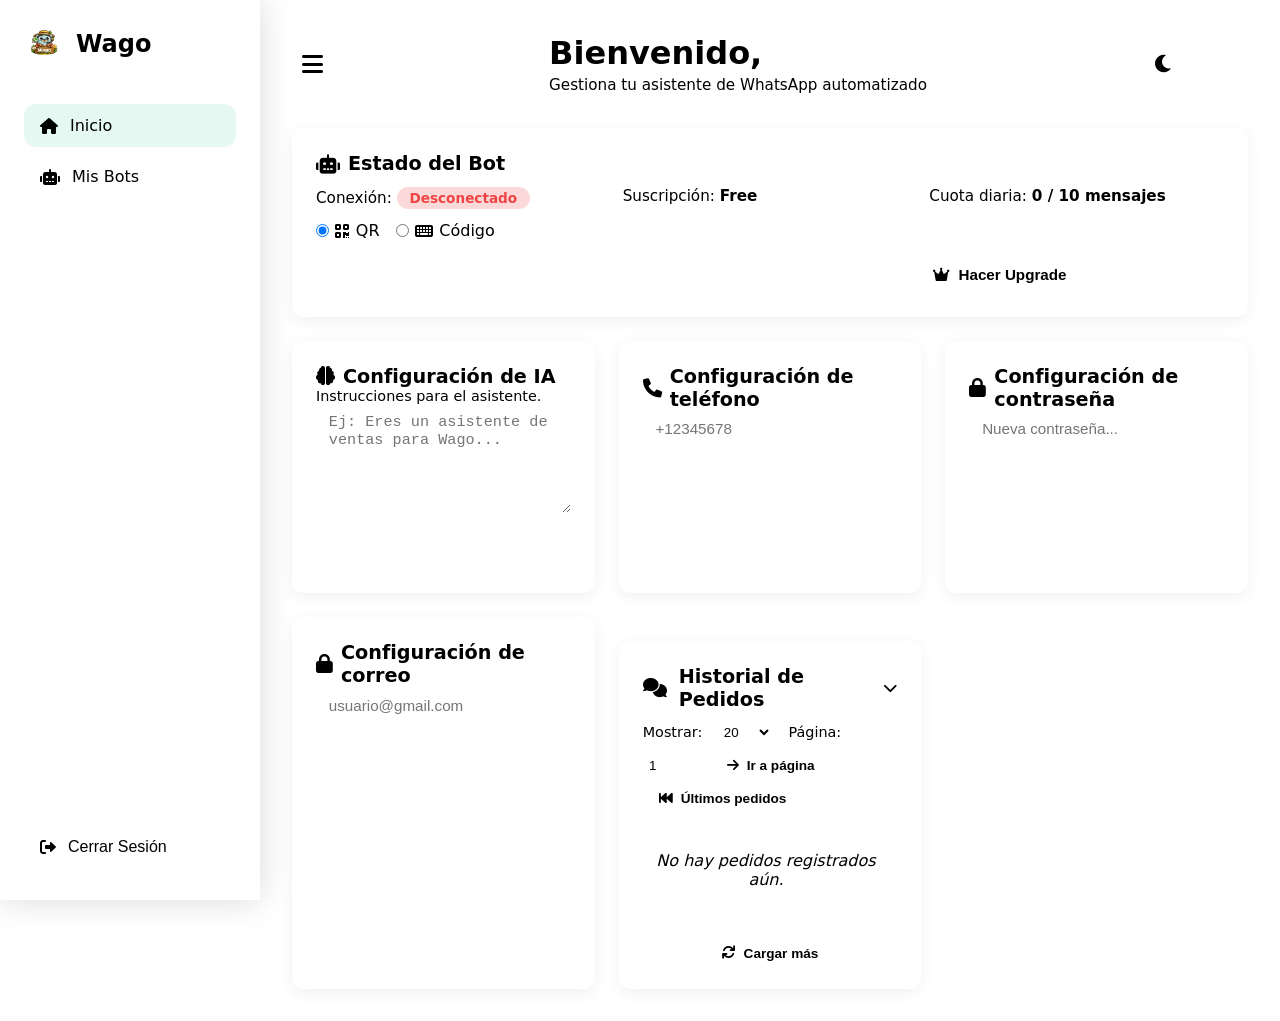
==== commit 78670974: "payment-update2.1-modal_pago2" ====
--- a/src/static/dashboard.html
+++ b/src/static/dashboard.html
@@ -1819,29 +1819,7 @@
             btn.classList.remove('loading');
         });
 
-        // ============================================================
-        //  UPGRADE (igual)
-        // ============================================================
-        const upgradeBtn = document.getElementById('upgradeBtn');
-        if (upgradeBtn) {
-            upgradeBtn.addEventListener('click', async () => {
-                try {
-                    const res = await fetch('/payments/checkout', {
-                        method: 'POST',
-                        headers: { 'Content-Type': 'application/json', 'X-CSRF-Token': getCsrfToken() },
-                        body: JSON.stringify({ bot_id: window.botID, tier: 'pro' })
-                    });
-                    const data = await res.json();
-                    if (res.ok && data.checkout_url) {
-                        window.location.href = data.checkout_url;
-                    } else {
-                        Toast.show(data.error || "Error al iniciar pago", "error");
-                    }
-                } catch (err) {
-                    Toast.show("Error de red", "error");
-                }
-            });
-        }
+       
 
         // ============================================================
         //  ESTADO DE IA (SOLO ADMIN)
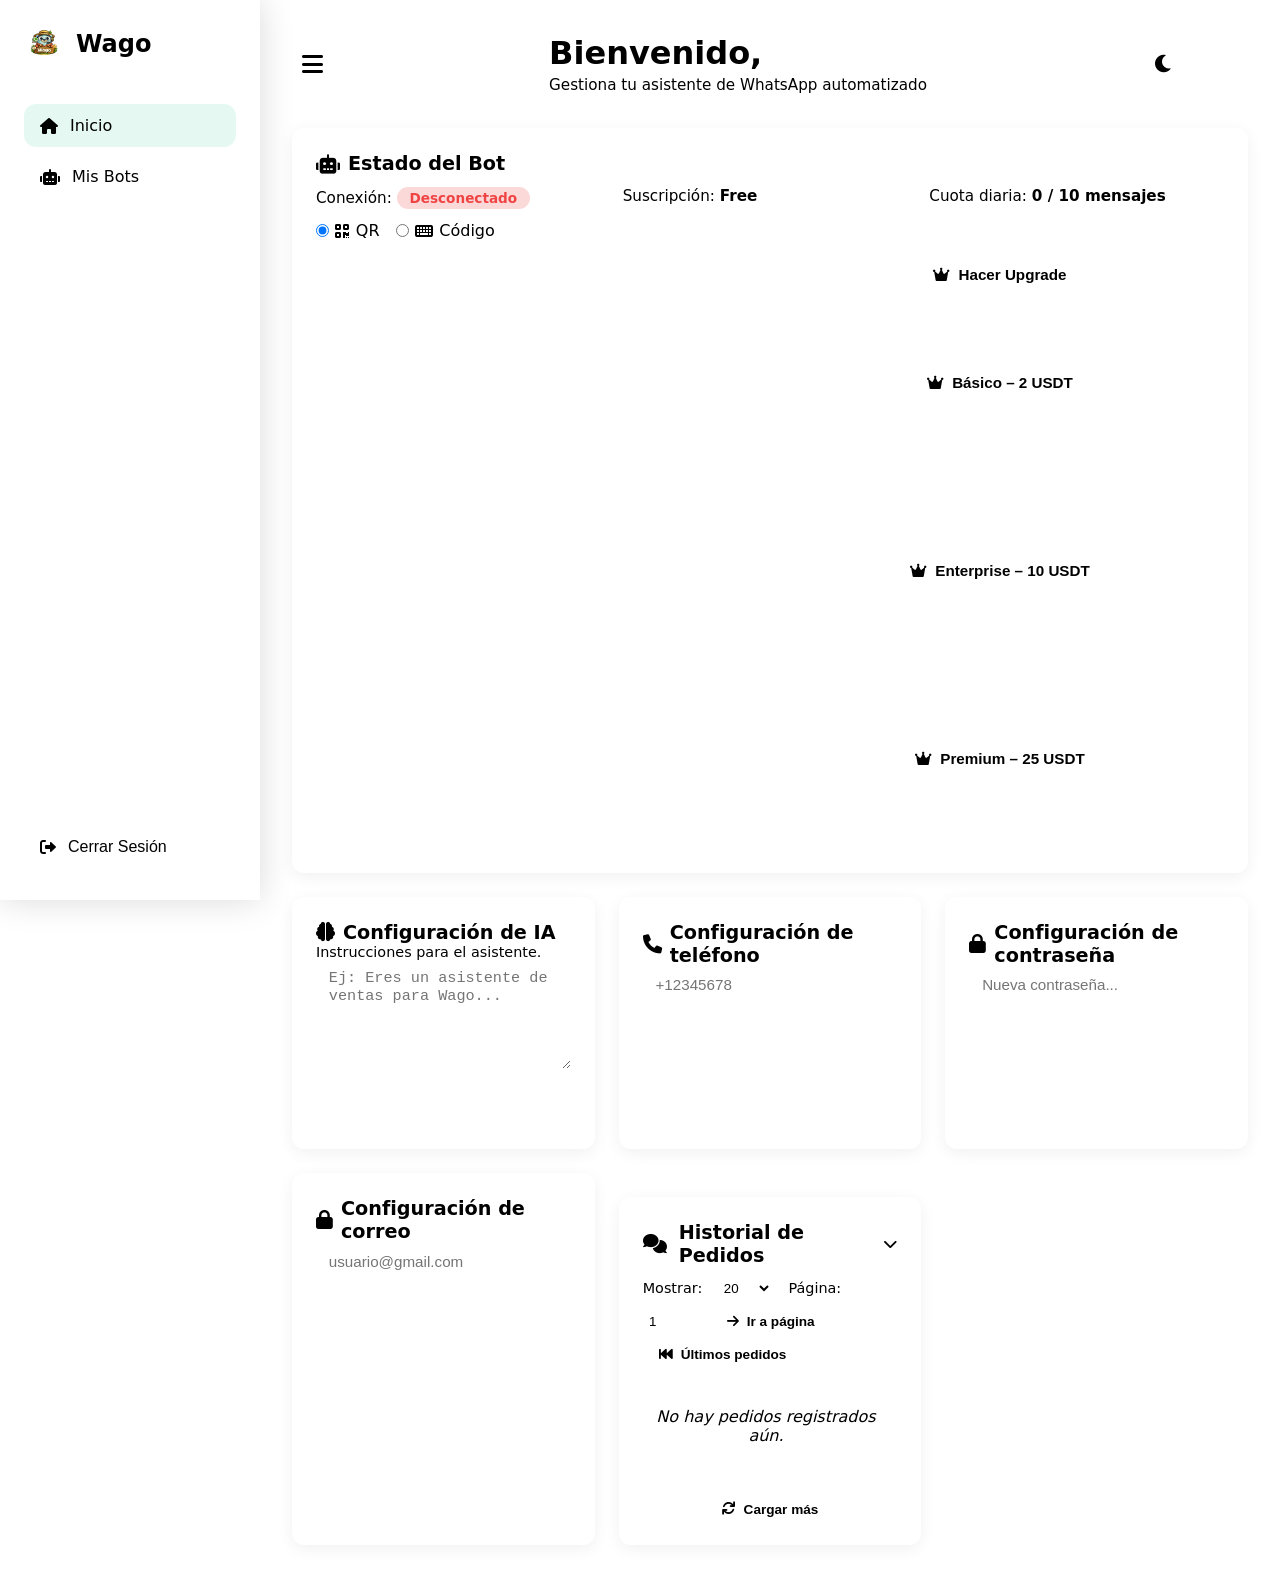
==== commit c55dac5b: "update-all" ====
--- a/src/static/dashboard.html
+++ b/src/static/dashboard.html
@@ -776,35 +776,38 @@
             cursor: pointer;
             font-weight: 500;
         }
+
         .modal {
-    position: fixed;
-    z-index: 10000;
-    left: 0;
-    top: 0;
-    width: 100%;
-    height: 100%;
-    background-color: rgba(0,0,0,0.7);
-    display: flex;
-    align-items: center;
-    justify-content: center;
-}
-.modal-content {
-    background: var(--color-bg-card);
-    padding: 2rem;
-    border-radius: var(--radius-md);
-    max-width: 500px;
-    width: 90%;
-    box-shadow: 0 0.5rem 2rem rgba(0,0,0,0.3);
-    position: relative;
-}
-.modal .close {
-    position: absolute;
-    top: 1rem;
-    right: 1.5rem;
-    font-size: 1.8rem;
-    cursor: pointer;
-    color: var(--color-text-muted);
-}
+            position: fixed;
+            z-index: 10000;
+            left: 0;
+            top: 0;
+            width: 100%;
+            height: 100%;
+            background-color: rgba(0, 0, 0, 0.7);
+            display: flex;
+            align-items: center;
+            justify-content: center;
+        }
+
+        .modal-content {
+            background: var(--color-bg-card);
+            padding: 2rem;
+            border-radius: var(--radius-md);
+            max-width: 500px;
+            width: 90%;
+            box-shadow: 0 0.5rem 2rem rgba(0, 0, 0, 0.3);
+            position: relative;
+        }
+
+        .modal .close {
+            position: absolute;
+            top: 1rem;
+            right: 1.5rem;
+            font-size: 1.8rem;
+            cursor: pointer;
+            color: var(--color-text-muted);
+        }
     </style>
 </head>
 
@@ -932,17 +935,38 @@
                                 <i class="fas fa-crown"></i>
                                 <span class="btn-text">Hacer Upgrade</span>
                             </button>
+                            <div id="upgradeBtnContainer"
+                                style="flex:1; display:flex; flex-direction:column; gap:0.5rem;">
+                                <button class="btn btn-secondary plan-btn" data-tier="basico"
+                                    style="width:100%; border-color: var(--color-primary); color: var(--color-primary);">
+                                    <i class="fas fa-crown"></i> Básico – 2 USDT
+                                </button>
+                                <button class="btn btn-secondary plan-btn" data-tier="enterprise"
+                                    style="width:100%; border-color: var(--color-primary); color: var(--color-primary);">
+                                    <i class="fas fa-crown"></i> Enterprise – 10 USDT
+                                </button>
+                                <button class="btn btn-secondary plan-btn" data-tier="premium"
+                                    style="width:100%; border-color: var(--color-primary); color: var(--color-primary);">
+                                    <i class="fas fa-crown"></i> Premium – 25 USDT
+                                </button>
+                            </div>
+
+                            <!-- Modal de pago (existente) -->
                             <div id="paymentModal" class="modal" style="display:none;">
-    <div class="modal-content">
-        <span class="close" onclick="document.getElementById('paymentModal').style.display='none'">&times;</span>
-        <h3>Paga con USDT</h3>
-        <p><strong>Dirección:</strong> <span id="paymentAddress"></span></p>
-        <img id="paymentQR" src="" alt="QR de pago" style="max-width:200px;" />
-        <p id="paymentInstructions"></p>
-        <a id="paymentUrl" href="#" target="_blank" style="display:none;">Abrir en PayzCore</a>
-        <button onclick="checkPaymentStatus()">Ya pagué, verificar</button>
-    </div>
-</div>
+                                <div class="modal-content">
+                                    <span class="close"
+                                        onclick="document.getElementById('paymentModal').style.display='none'">&times;</span>
+                                    <h3>Paga con USDT</h3>
+                                    <p><strong>Plan:</strong> <span id="paymentPlan"></span></p>
+                                    <p><strong>Monto:</strong> <span id="paymentAmount"></span> USDT</p>
+                                    <p><strong>Dirección:</strong> <span id="paymentAddress"></span></p>
+                                    <img id="paymentQR" src="" alt="QR de pago" style="max-width:200px;" />
+                                    <p id="paymentInstructions"></p>
+                                    <a id="paymentUrl" href="#" target="_blank" style="display:none;">Abrir en
+                                        PayzCore</a>
+                                    <button onclick="checkPaymentStatus()">Ya pagué, verificar</button>
+                                </div>
+                            </div>
                         </div>
                     </div>
 
@@ -1321,7 +1345,7 @@
                     .catch(() => { });
             }
             if (window.userID) {
-                fetch(`/user/phone`, { headers: { 'X-CSRF-Token': getCsrfToken() } })
+                fetch(`/user/${window.userID}/phone`, { headers: { 'X-CSRF-Token': getCsrfToken() } })
                     .then(res => res.json())
                     .then(data => { if (data.phone) document.getElementById('phoneText').value = data.phone; })
                     .catch(() => { });
@@ -1350,7 +1374,7 @@
                 badge.textContent = 'Conectado';
                 badge.className = 'status-badge active';
                 btn.style.display = 'block';
-                btn.innerHTML = `<i class="fas fa-check-circle"></i> <span class="btn-text">Conectado</span>`;
+                btn.innerHTML = `<i class="fas fa-check-circle"></i> <span class="btn-text">Conectado</span>${window.botID}`;
                 btn.disabled = true;
                 qrBox.style.display = 'none';
                 document.getElementById('pairingContainer').style.display = 'none';
@@ -1819,7 +1843,7 @@
             btn.classList.remove('loading');
         });
 
-       
+
 
         // ============================================================
         //  ESTADO DE IA (SOLO ADMIN)
@@ -1981,50 +2005,99 @@
         console.log('✅ Dashboard Wago cargado correctamente');
         console.log('📱 Modo móvil:', detectMobile());
         console.log('📂 Sidebar abierto:', sidebarOpen);
-        // Capturar el clic en el botón "Upgrade"
-// ============================================================
-//  UPGRADE (igual)
-// ============================================================
-const upgradeBtn = document.getElementById('upgradeBtn');
-if (upgradeBtn) {
-    upgradeBtn.addEventListener('click', async () => {
-        try {
-            const res = await fetch('/payments/checkout', {
-                method: 'POST',
-                headers: { 'Content-Type': 'application/json', 'X-CSRF-Token': getCsrfToken() },
-                body: JSON.stringify({ bot_id: window.botID, tier: 'pro' })
+        // ============================================================
+        //  SELECCIÓN DE PLANES Y PAGO
+        // ============================================================
+        document.querySelectorAll('.plan-btn').forEach(btn => {
+            btn.addEventListener('click', async function () {
+                const tier = this.dataset.tier;
+                // Mostrar nombre del plan en el modal
+                const planNames = {
+                    basico: 'Básico',
+                    enterprise: 'Enterprise',
+                    premium: 'Premium'
+                };
+
+                try {
+                    const res = await fetch('/payments/checkout', {
+                        method: 'POST',
+                        headers: {
+                            'Content-Type': 'application/json',
+                            'X-CSRF-Token': getCsrfToken()
+                        },
+                        body: JSON.stringify({
+                            bot_id: window.botID,
+                            tier: tier
+                        })
+                    });
+
+                    const data = await res.json();
+
+                    if (res.ok) {
+                        // Mostrar modal con la info de pago
+                        showPaymentModal(data, planNames[tier]);
+                    } else {
+                        Toast.show(data.error || 'Error al generar el pago', 'error');
+                    }
+                } catch (err) {
+                    Toast.show('Error de red', 'error');
+                }
             });
-            const data = await res.json();
-            if (res.ok && data.checkout_url) {
-                window.location.href = data.checkout_url;
-            } else {
-                Toast.show(data.error || "Error al iniciar pago", "error");
-            }
-        } catch (err) {
-            Toast.show("Error de red", "error");
-        }
-    });
-}
-
-function showPaymentModal(data) {
-    const modal = document.getElementById('paymentModal');
-    const addressEl = document.getElementById('paymentAddress');
-    const qrEl = document.getElementById('paymentQR');
-    const instructionsEl = document.getElementById('paymentInstructions');
-
-    addressEl.textContent = data.checkout_address;
-    qrEl.src = data.qr_code; // data:image/png;base64,...
-    instructionsEl.textContent = data.instructions || 'Envía el monto exacto en USDT (TRC-20) a esta dirección.';
-
-    const urlLink = document.getElementById('paymentUrl');
-    if (data.payment_url) {
-        urlLink.href = data.payment_url;
-        urlLink.style.display = 'inline';
-    }
-
-    modal.style.display = 'block';
-}
+        });
+
+        function showPaymentModal(data, planName) {
+            const modal = document.getElementById('paymentModal');
+            const planEl = document.getElementById('paymentPlan');
+            const amountEl = document.getElementById('paymentAmount');
+            const addressEl = document.getElementById('paymentAddress');
+            const qrEl = document.getElementById('paymentQR');
+            const instructionsEl = document.getElementById('paymentInstructions');
+
+            planEl.textContent = planName || data.tier;
+            amountEl.textContent = data.amount.toFixed(2);
+            addressEl.textContent = data.checkout_address;
+            qrEl.src = data.qr_code;
+            instructionsEl.textContent = data.instructions || `Envía el monto exacto en USDT (TRC-20) a esta dirección.`;
+
+            const urlLink = document.getElementById('paymentUrl');
+            if (data.payment_url) {
+                urlLink.href = data.payment_url;
+                urlLink.style.display = 'inline';
+            }
+
+            modal.style.display = 'block';
+        }
+
+        // ============================================================
+        //  POLLING PARA VERIFICAR PAGO (ejecutar después de mostrar el modal)
+        // ============================================================
+        let paymentPollInterval = null;
+
+        function checkPaymentStatus() {
+            if (paymentPollInterval) return;
+
+            Toast.show('Verificando pago...', 'info');
+            paymentPollInterval = setInterval(async () => {
+                try {
+                    const res = await fetch('/user/status', {
+                        headers: { 'X-CSRF-Token': getCsrfToken() }
+                    });
+                    const data = await res.json();
+                    if (data.tier !== 'free' && data.tier !== '') {
+                        // El pago fue exitoso, suscripción activada
+                        clearInterval(paymentPollInterval);
+                        paymentPollInterval = null;
+                        Toast.show('¡Suscripción activada!', 'success');
+                        document.getElementById('paymentModal').style.display = 'none';
+                        // Actualizar la UI (recargar o actualizar estado)
+                        location.reload(); // o actualizar manualmente
+                    }
+                } catch (err) {
+                    console.error('Error polling status:', err);
+                }
+            }, 5000);
+        }
     </script>
 </body>
 
-</html>
+</html>
